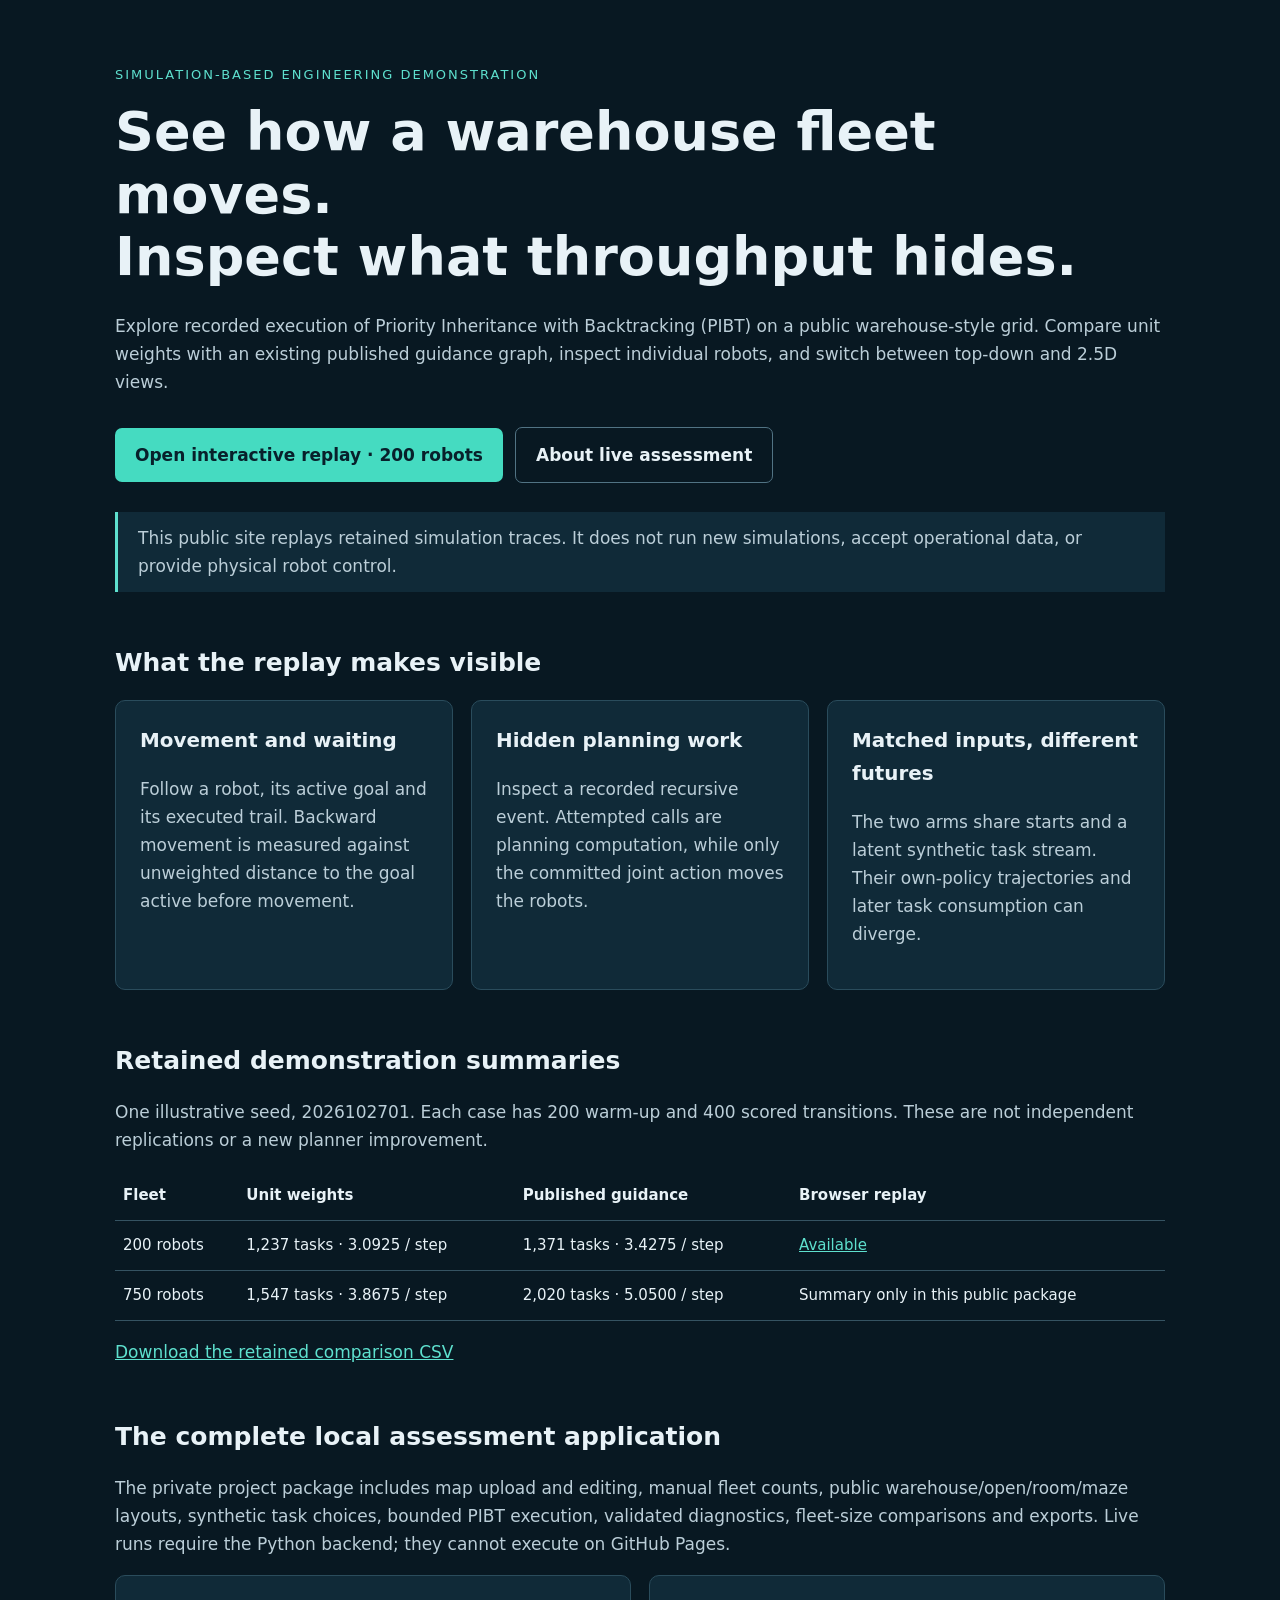
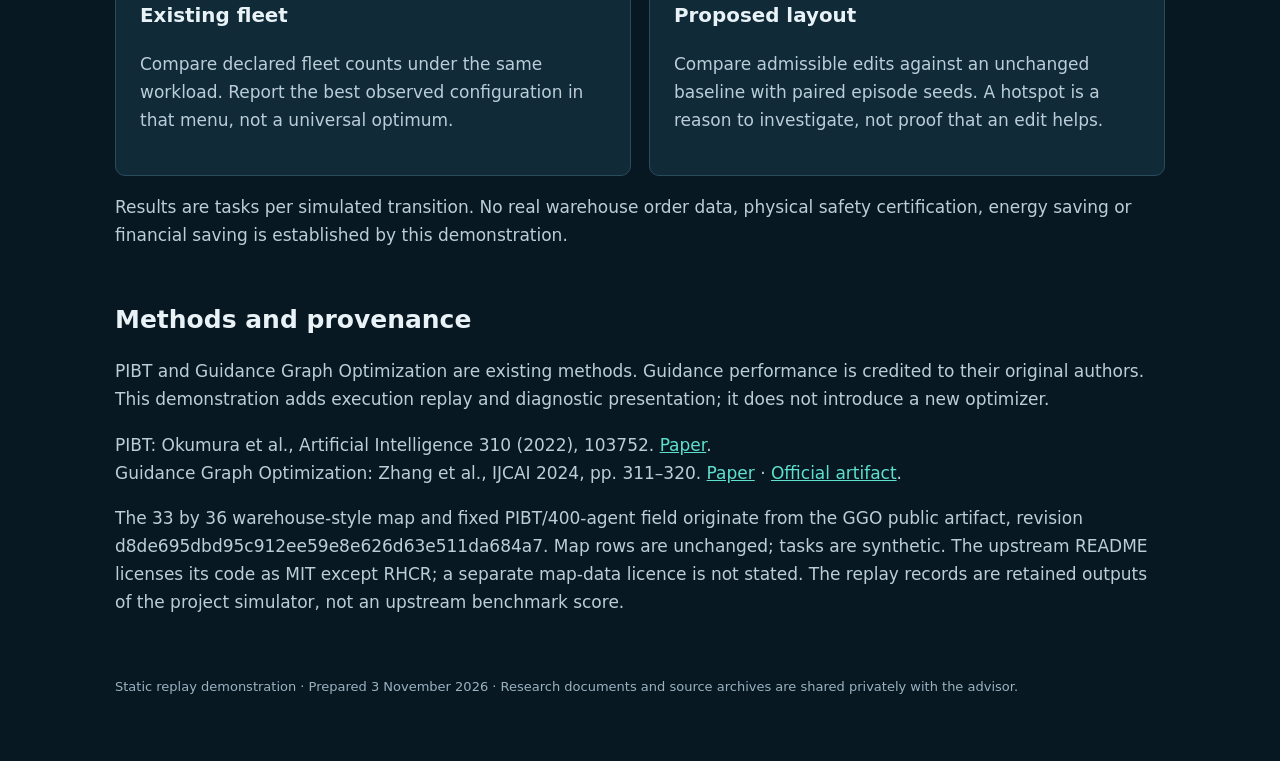
==== mtp-demo/index.html @ 610939ae "Add static warehouse fleet diagnosis replay demonstration" ====
<!doctype html><html lang="en"><meta charset="utf-8"><meta name="viewport" content="width=device-width,initial-scale=1"><title>Warehouse fleet diagnosis | Simulation demonstration</title><style>*{box-sizing:border-box}body{margin:0;background:#081822;color:#e8f2f7;font:17px/1.65 system-ui,sans-serif}main{max-width:1100px;margin:auto;padding:64px 25px}h1{font-size:clamp(32px,5vw,54px);line-height:1.15;margin:16px 0 24px}h2{font-size:25px;line-height:1.3}h3{margin:0 0 8px}p{color:#bbced8}a{color:#5ee0ce}.tag{font-size:13px;text-transform:uppercase;letter-spacing:2px;color:#5ee0ce}.button{display:inline-block;background:#45dbc1;color:#08202b;padding:13px 20px;border-radius:7px;font-weight:700;text-decoration:none;margin:14px 12px 12px 0}.secondary{background:transparent;border:1px solid #517384;color:#e8f2f7}.grid{display:grid;grid-template-columns:repeat(auto-fit,minmax(230px,1fr));gap:18px}.card{padding:24px;background:#102a38;border:1px solid #2a4c5c;border-radius:10px}section{margin-top:55px}.note{border-left:3px solid #5ee0ce;padding:12px 20px;background:#102a38}table{border-collapse:collapse;width:100%;font-size:15px}th,td{padding:12px 8px;text-align:left;border-bottom:1px solid #355362}code{overflow-wrap:anywhere}footer{margin-top:60px;font-size:13px;color:#9ab2c0}</style><main><div class="tag">Simulation-based engineering demonstration</div><h1>See how a warehouse fleet moves.<br>Inspect what throughput hides.</h1><p>Explore recorded execution of Priority Inheritance with Backtracking (PIBT) on a public warehouse-style grid. Compare unit weights with an existing published guidance graph, inspect individual robots, and switch between top-down and 2.5D views.</p><a class="button" href="replay/viewer.html?example=kiva_low">Open interactive replay · 200 robots</a><a class="button secondary" href="#local">About live assessment</a><p class="note">This public site replays retained simulation traces. It does not run new simulations, accept operational data, or provide physical robot control.</p><section><h2>What the replay makes visible</h2><div class="grid"><article class="card"><h3>Movement and waiting</h3><p>Follow a robot, its active goal and its executed trail. Backward movement is measured against unweighted distance to the goal active before movement.</p></article><article class="card"><h3>Hidden planning work</h3><p>Inspect a recorded recursive event. Attempted calls are planning computation, while only the committed joint action moves the robots.</p></article><article class="card"><h3>Matched inputs, different futures</h3><p>The two arms share starts and a latent synthetic task stream. Their own-policy trajectories and later task consumption can diverge.</p></article></div></section><section><h2>Retained demonstration summaries</h2><p>One illustrative seed, 2026102701. Each case has 200 warm-up and 400 scored transitions. These are not independent replications or a new planner improvement.</p><table><tr><th>Fleet</th><th>Unit weights</th><th>Published guidance</th><th>Browser replay</th></tr><tr><td>200 robots</td><td>1,237 tasks · 3.0925 / step</td><td>1,371 tasks · 3.4275 / step</td><td><a href="replay/viewer.html?example=kiva_low">Available</a></td></tr><tr><td>750 robots</td><td>1,547 tasks · 3.8675 / step</td><td>2,020 tasks · 5.0500 / step</td><td>Summary only in this public package</td></tr></table><p><a href="paired_comparison.csv" download>Download the retained comparison CSV</a></p></section><section id="local"><h2>The complete local assessment application</h2><p>The private project package includes map upload and editing, manual fleet counts, public warehouse/open/room/maze layouts, synthetic task choices, bounded PIBT execution, validated diagnostics, fleet-size comparisons and exports. Live runs require the Python backend; they cannot execute on GitHub Pages.</p><div class="grid"><article class="card"><h3>Existing fleet</h3><p>Compare declared fleet counts under the same workload. Report the best observed configuration in that menu, not a universal optimum.</p></article><article class="card"><h3>Proposed layout</h3><p>Compare admissible edits against an unchanged baseline with paired episode seeds. A hotspot is a reason to investigate, not proof that an edit helps.</p></article></div><p>Results are tasks per simulated transition. No real warehouse order data, physical safety certification, energy saving or financial saving is established by this demonstration.</p></section><section id="provenance"><h2>Methods and provenance</h2><p>PIBT and Guidance Graph Optimization are existing methods. Guidance performance is credited to their original authors. This demonstration adds execution replay and diagnostic presentation; it does not introduce a new optimizer.</p><p>PIBT: Okumura et al., Artificial Intelligence 310 (2022), 103752. <a href="https://doi.org/10.1016/j.artint.2022.103752">Paper</a>.<br>Guidance Graph Optimization: Zhang et al., IJCAI 2024, pp. 311–320. <a href="https://doi.org/10.24963/ijcai.2024/35">Paper</a> · <a href="https://github.com/lunjohnzhang/ggo_public">Official artifact</a>.</p><p>The 33 by 36 warehouse-style map and fixed PIBT/400-agent field originate from the GGO public artifact, revision d8de695dbd95c912ee59e8e626d63e511da684a7. Map rows are unchanged; tasks are synthetic. The upstream README licenses its code as MIT except RHCR; a separate map-data licence is not stated. The replay records are retained outputs of the project simulator, not an upstream benchmark score.</p></section><footer>Static replay demonstration · Prepared 3 November 2026 · Research documents and source archives are shared privately with the advisor.</footer></main></html>
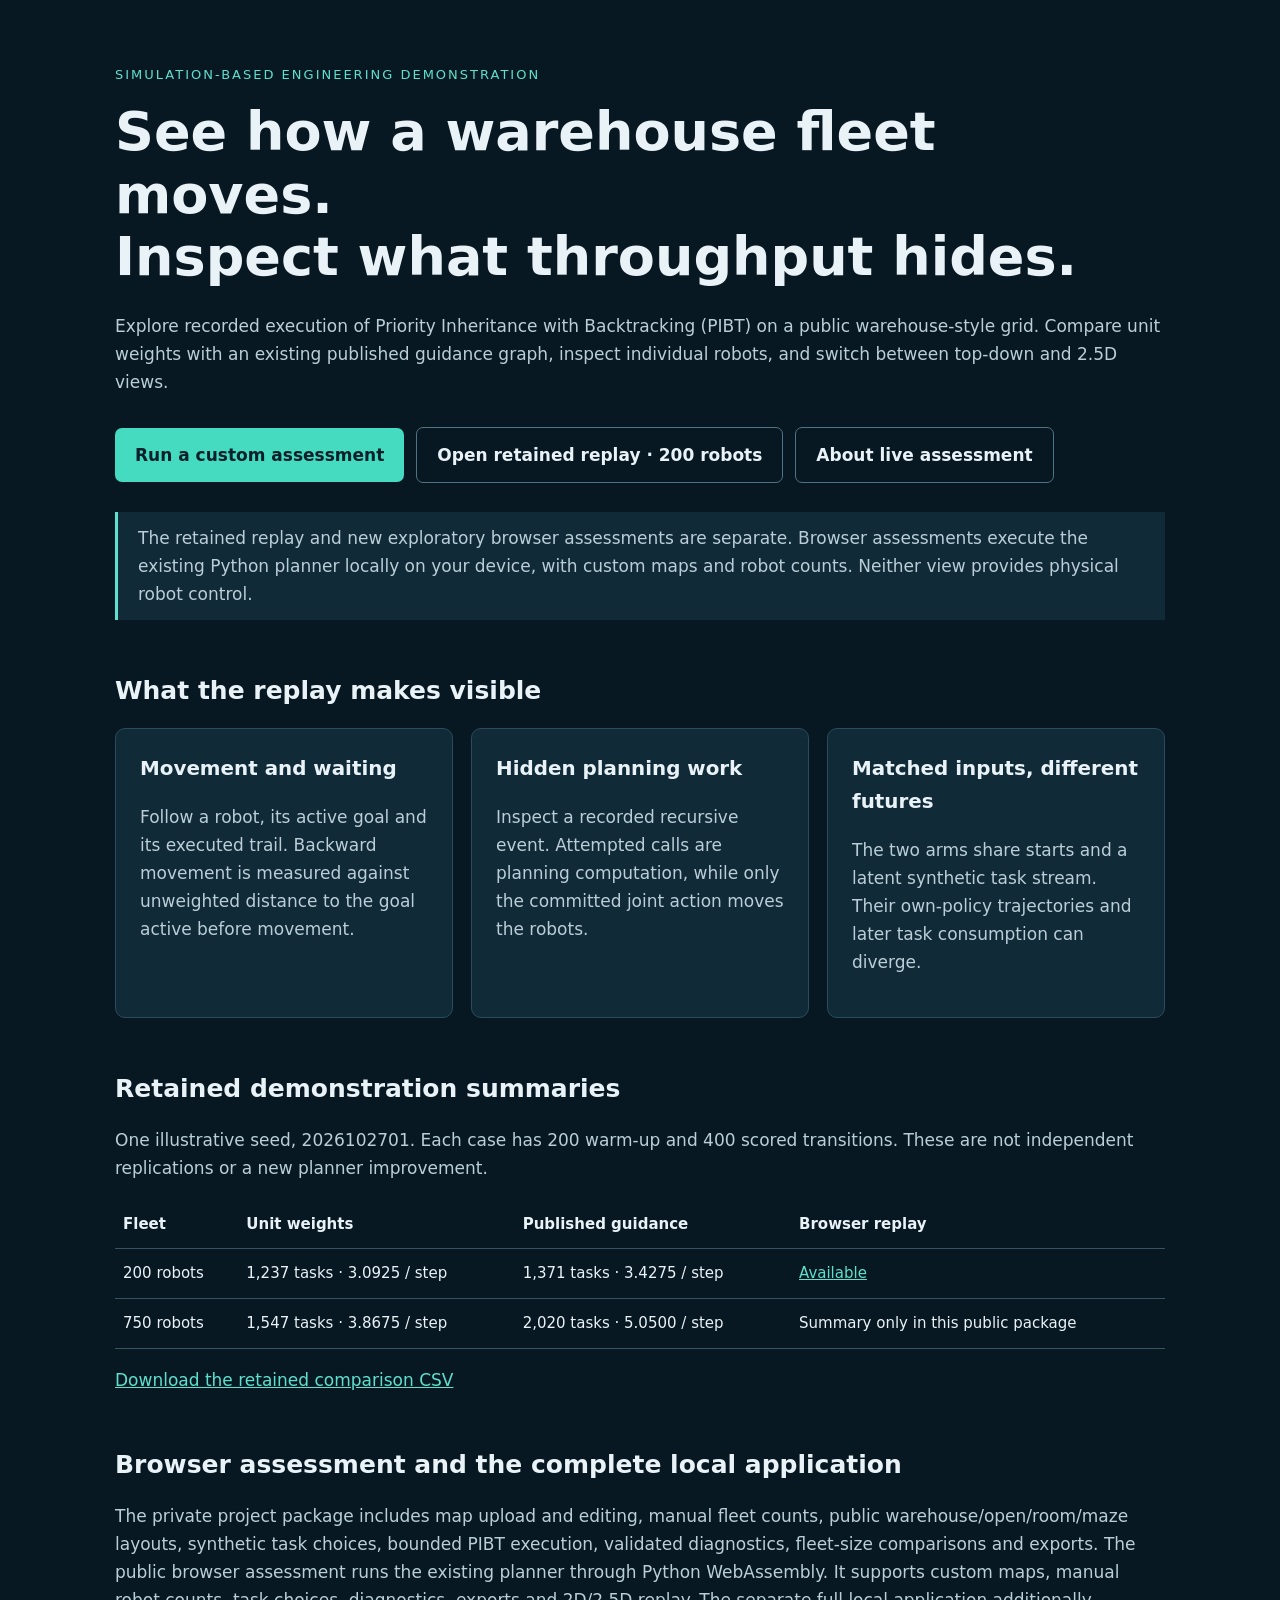
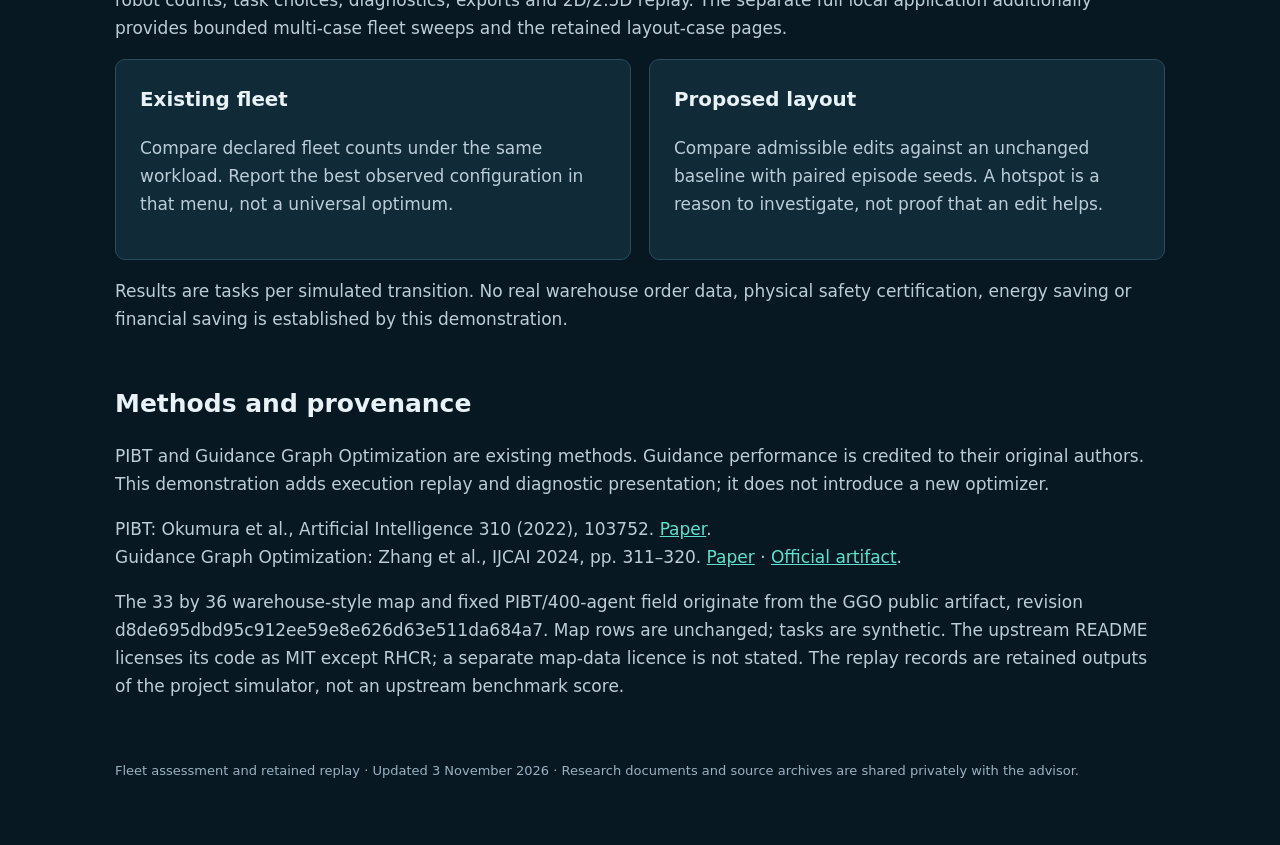
==== commit 628f5043: "Add custom fleet assessment with browser Python execution" ====
--- a/mtp-demo/index.html
+++ b/mtp-demo/index.html
@@ -1 +1 @@
-<!doctype html><html lang="en"><meta charset="utf-8"><meta name="viewport" content="width=device-width,initial-scale=1"><title>Warehouse fleet diagnosis | Simulation demonstration</title><style>*{box-sizing:border-box}body{margin:0;background:#081822;color:#e8f2f7;font:17px/1.65 system-ui,sans-serif}main{max-width:1100px;margin:auto;padding:64px 25px}h1{font-size:clamp(32px,5vw,54px);line-height:1.15;margin:16px 0 24px}h2{font-size:25px;line-height:1.3}h3{margin:0 0 8px}p{color:#bbced8}a{color:#5ee0ce}.tag{font-size:13px;text-transform:uppercase;letter-spacing:2px;color:#5ee0ce}.button{display:inline-block;background:#45dbc1;color:#08202b;padding:13px 20px;border-radius:7px;font-weight:700;text-decoration:none;margin:14px 12px 12px 0}.secondary{background:transparent;border:1px solid #517384;color:#e8f2f7}.grid{display:grid;grid-template-columns:repeat(auto-fit,minmax(230px,1fr));gap:18px}.card{padding:24px;background:#102a38;border:1px solid #2a4c5c;border-radius:10px}section{margin-top:55px}.note{border-left:3px solid #5ee0ce;padding:12px 20px;background:#102a38}table{border-collapse:collapse;width:100%;font-size:15px}th,td{padding:12px 8px;text-align:left;border-bottom:1px solid #355362}code{overflow-wrap:anywhere}footer{margin-top:60px;font-size:13px;color:#9ab2c0}</style><main><div class="tag">Simulation-based engineering demonstration</div><h1>See how a warehouse fleet moves.<br>Inspect what throughput hides.</h1><p>Explore recorded execution of Priority Inheritance with Backtracking (PIBT) on a public warehouse-style grid. Compare unit weights with an existing published guidance graph, inspect individual robots, and switch between top-down and 2.5D views.</p><a class="button" href="replay/viewer.html?example=kiva_low">Open interactive replay · 200 robots</a><a class="button secondary" href="#local">About live assessment</a><p class="note">This public site replays retained simulation traces. It does not run new simulations, accept operational data, or provide physical robot control.</p><section><h2>What the replay makes visible</h2><div class="grid"><article class="card"><h3>Movement and waiting</h3><p>Follow a robot, its active goal and its executed trail. Backward movement is measured against unweighted distance to the goal active before movement.</p></article><article class="card"><h3>Hidden planning work</h3><p>Inspect a recorded recursive event. Attempted calls are planning computation, while only the committed joint action moves the robots.</p></article><article class="card"><h3>Matched inputs, different futures</h3><p>The two arms share starts and a latent synthetic task stream. Their own-policy trajectories and later task consumption can diverge.</p></article></div></section><section><h2>Retained demonstration summaries</h2><p>One illustrative seed, 2026102701. Each case has 200 warm-up and 400 scored transitions. These are not independent replications or a new planner improvement.</p><table><tr><th>Fleet</th><th>Unit weights</th><th>Published guidance</th><th>Browser replay</th></tr><tr><td>200 robots</td><td>1,237 tasks · 3.0925 / step</td><td>1,371 tasks · 3.4275 / step</td><td><a href="replay/viewer.html?example=kiva_low">Available</a></td></tr><tr><td>750 robots</td><td>1,547 tasks · 3.8675 / step</td><td>2,020 tasks · 5.0500 / step</td><td>Summary only in this public package</td></tr></table><p><a href="paired_comparison.csv" download>Download the retained comparison CSV</a></p></section><section id="local"><h2>The complete local assessment application</h2><p>The private project package includes map upload and editing, manual fleet counts, public warehouse/open/room/maze layouts, synthetic task choices, bounded PIBT execution, validated diagnostics, fleet-size comparisons and exports. Live runs require the Python backend; they cannot execute on GitHub Pages.</p><div class="grid"><article class="card"><h3>Existing fleet</h3><p>Compare declared fleet counts under the same workload. Report the best observed configuration in that menu, not a universal optimum.</p></article><article class="card"><h3>Proposed layout</h3><p>Compare admissible edits against an unchanged baseline with paired episode seeds. A hotspot is a reason to investigate, not proof that an edit helps.</p></article></div><p>Results are tasks per simulated transition. No real warehouse order data, physical safety certification, energy saving or financial saving is established by this demonstration.</p></section><section id="provenance"><h2>Methods and provenance</h2><p>PIBT and Guidance Graph Optimization are existing methods. Guidance performance is credited to their original authors. This demonstration adds execution replay and diagnostic presentation; it does not introduce a new optimizer.</p><p>PIBT: Okumura et al., Artificial Intelligence 310 (2022), 103752. <a href="https://doi.org/10.1016/j.artint.2022.103752">Paper</a>.<br>Guidance Graph Optimization: Zhang et al., IJCAI 2024, pp. 311–320. <a href="https://doi.org/10.24963/ijcai.2024/35">Paper</a> · <a href="https://github.com/lunjohnzhang/ggo_public">Official artifact</a>.</p><p>The 33 by 36 warehouse-style map and fixed PIBT/400-agent field originate from the GGO public artifact, revision d8de695dbd95c912ee59e8e626d63e511da684a7. Map rows are unchanged; tasks are synthetic. The upstream README licenses its code as MIT except RHCR; a separate map-data licence is not stated. The replay records are retained outputs of the project simulator, not an upstream benchmark score.</p></section><footer>Static replay demonstration · Prepared 3 November 2026 · Research documents and source archives are shared privately with the advisor.</footer></main></html>+<!doctype html><html lang="en"><meta charset="utf-8"><meta name="viewport" content="width=device-width,initial-scale=1"><title>Warehouse fleet diagnosis | Simulation demonstration</title><style>*{box-sizing:border-box}body{margin:0;background:#081822;color:#e8f2f7;font:17px/1.65 system-ui,sans-serif}main{max-width:1100px;margin:auto;padding:64px 25px}h1{font-size:clamp(32px,5vw,54px);line-height:1.15;margin:16px 0 24px}h2{font-size:25px;line-height:1.3}h3{margin:0 0 8px}p{color:#bbced8}a{color:#5ee0ce}.tag{font-size:13px;text-transform:uppercase;letter-spacing:2px;color:#5ee0ce}.button{display:inline-block;background:#45dbc1;color:#08202b;padding:13px 20px;border-radius:7px;font-weight:700;text-decoration:none;margin:14px 12px 12px 0}.secondary{background:transparent;border:1px solid #517384;color:#e8f2f7}.grid{display:grid;grid-template-columns:repeat(auto-fit,minmax(230px,1fr));gap:18px}.card{padding:24px;background:#102a38;border:1px solid #2a4c5c;border-radius:10px}section{margin-top:55px}.note{border-left:3px solid #5ee0ce;padding:12px 20px;background:#102a38}table{border-collapse:collapse;width:100%;font-size:15px}th,td{padding:12px 8px;text-align:left;border-bottom:1px solid #355362}code{overflow-wrap:anywhere}footer{margin-top:60px;font-size:13px;color:#9ab2c0}</style><main><div class="tag">Simulation-based engineering demonstration</div><h1>See how a warehouse fleet moves.<br>Inspect what throughput hides.</h1><p>Explore recorded execution of Priority Inheritance with Backtracking (PIBT) on a public warehouse-style grid. Compare unit weights with an existing published guidance graph, inspect individual robots, and switch between top-down and 2.5D views.</p><a class="button" href="assess/">Run a custom assessment</a><a class="button secondary" href="replay/viewer.html?example=kiva_low">Open retained replay · 200 robots</a><a class="button secondary" href="#local">About live assessment</a><p class="note">The retained replay and new exploratory browser assessments are separate. Browser assessments execute the existing Python planner locally on your device, with custom maps and robot counts. Neither view provides physical robot control.</p><section><h2>What the replay makes visible</h2><div class="grid"><article class="card"><h3>Movement and waiting</h3><p>Follow a robot, its active goal and its executed trail. Backward movement is measured against unweighted distance to the goal active before movement.</p></article><article class="card"><h3>Hidden planning work</h3><p>Inspect a recorded recursive event. Attempted calls are planning computation, while only the committed joint action moves the robots.</p></article><article class="card"><h3>Matched inputs, different futures</h3><p>The two arms share starts and a latent synthetic task stream. Their own-policy trajectories and later task consumption can diverge.</p></article></div></section><section><h2>Retained demonstration summaries</h2><p>One illustrative seed, 2026102701. Each case has 200 warm-up and 400 scored transitions. These are not independent replications or a new planner improvement.</p><table><tr><th>Fleet</th><th>Unit weights</th><th>Published guidance</th><th>Browser replay</th></tr><tr><td>200 robots</td><td>1,237 tasks · 3.0925 / step</td><td>1,371 tasks · 3.4275 / step</td><td><a href="replay/viewer.html?example=kiva_low">Available</a></td></tr><tr><td>750 robots</td><td>1,547 tasks · 3.8675 / step</td><td>2,020 tasks · 5.0500 / step</td><td>Summary only in this public package</td></tr></table><p><a href="paired_comparison.csv" download>Download the retained comparison CSV</a></p></section><section id="local"><h2>Browser assessment and the complete local application</h2><p>The private project package includes map upload and editing, manual fleet counts, public warehouse/open/room/maze layouts, synthetic task choices, bounded PIBT execution, validated diagnostics, fleet-size comparisons and exports. The public browser assessment runs the existing planner through Python WebAssembly. It supports custom maps, manual robot counts, task choices, diagnostics, exports and 2D/2.5D replay. The separate full local application additionally provides bounded multi-case fleet sweeps and the retained layout-case pages.</p><div class="grid"><article class="card"><h3>Existing fleet</h3><p>Compare declared fleet counts under the same workload. Report the best observed configuration in that menu, not a universal optimum.</p></article><article class="card"><h3>Proposed layout</h3><p>Compare admissible edits against an unchanged baseline with paired episode seeds. A hotspot is a reason to investigate, not proof that an edit helps.</p></article></div><p>Results are tasks per simulated transition. No real warehouse order data, physical safety certification, energy saving or financial saving is established by this demonstration.</p></section><section id="provenance"><h2>Methods and provenance</h2><p>PIBT and Guidance Graph Optimization are existing methods. Guidance performance is credited to their original authors. This demonstration adds execution replay and diagnostic presentation; it does not introduce a new optimizer.</p><p>PIBT: Okumura et al., Artificial Intelligence 310 (2022), 103752. <a href="https://doi.org/10.1016/j.artint.2022.103752">Paper</a>.<br>Guidance Graph Optimization: Zhang et al., IJCAI 2024, pp. 311–320. <a href="https://doi.org/10.24963/ijcai.2024/35">Paper</a> · <a href="https://github.com/lunjohnzhang/ggo_public">Official artifact</a>.</p><p>The 33 by 36 warehouse-style map and fixed PIBT/400-agent field originate from the GGO public artifact, revision d8de695dbd95c912ee59e8e626d63e511da684a7. Map rows are unchanged; tasks are synthetic. The upstream README licenses its code as MIT except RHCR; a separate map-data licence is not stated. The replay records are retained outputs of the project simulator, not an upstream benchmark score.</p></section><footer>Fleet assessment and retained replay · Updated 3 November 2026 · Research documents and source archives are shared privately with the advisor.</footer></main></html>
